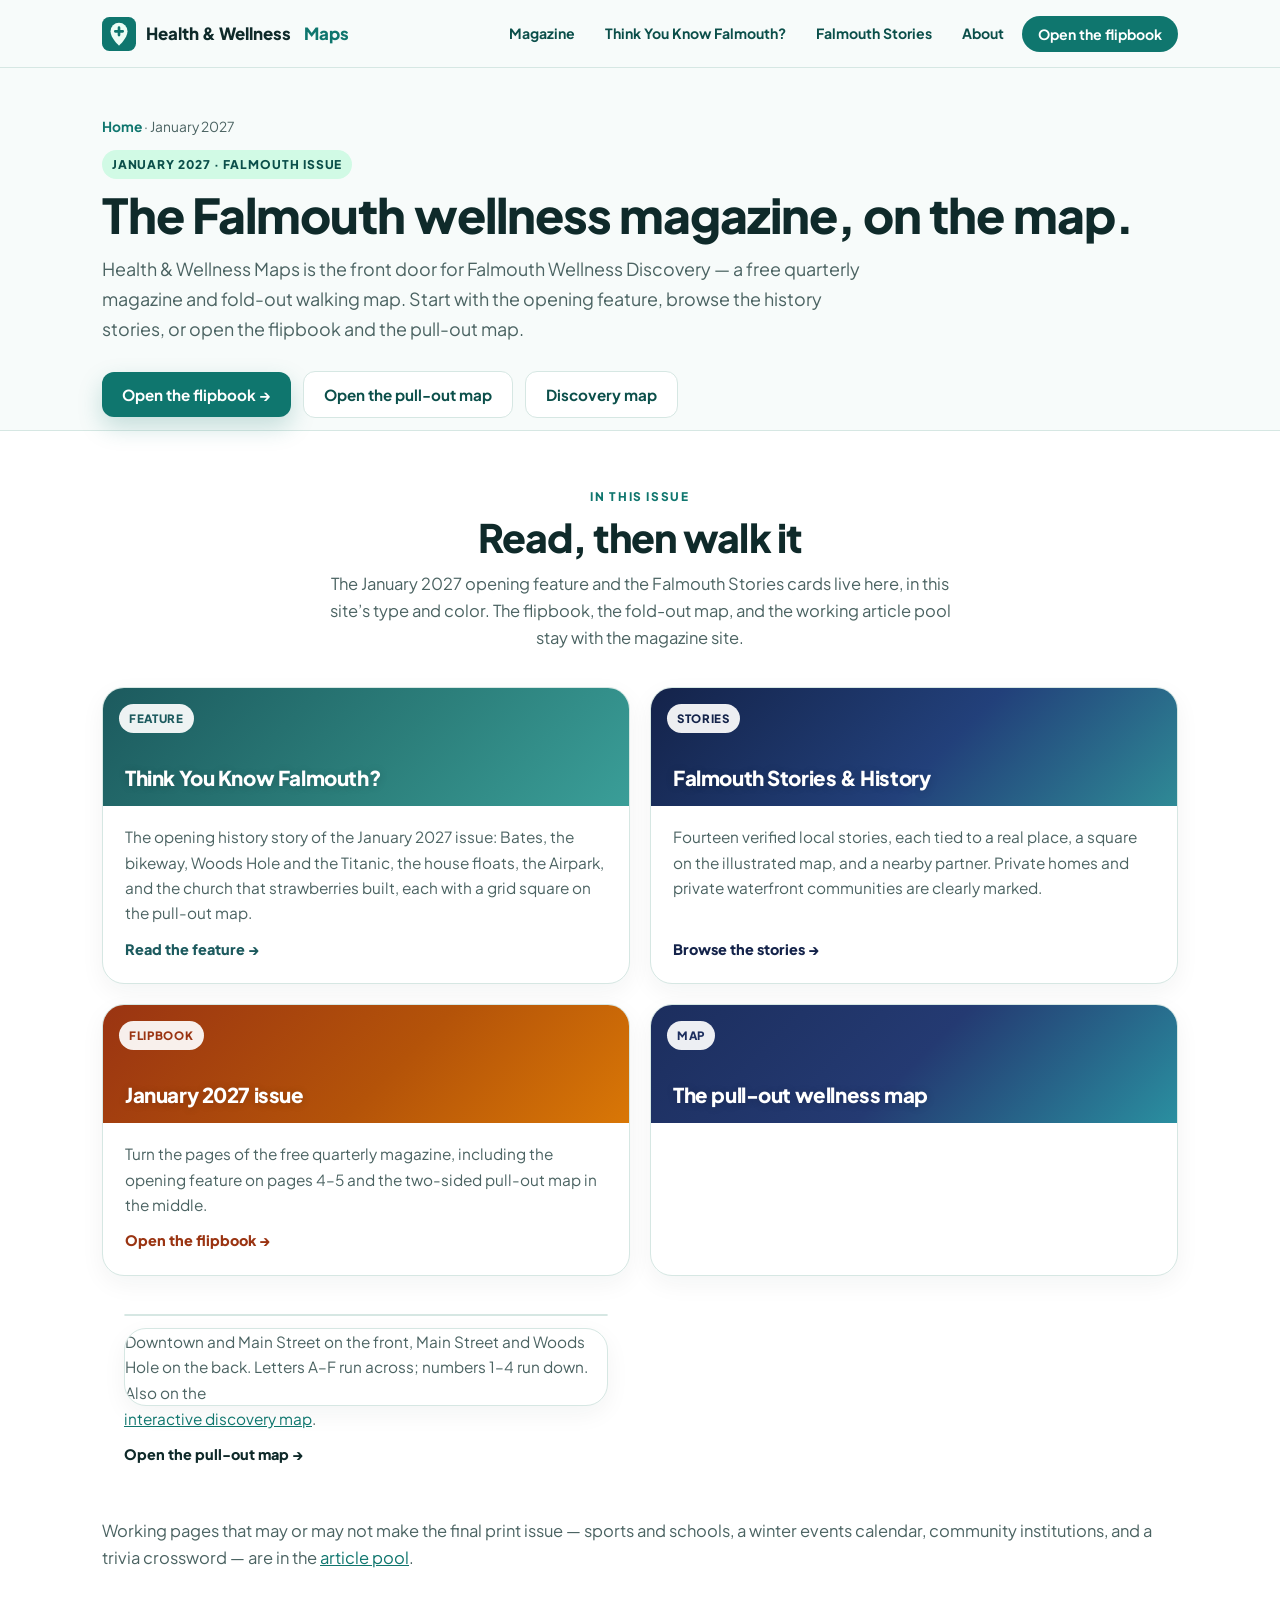
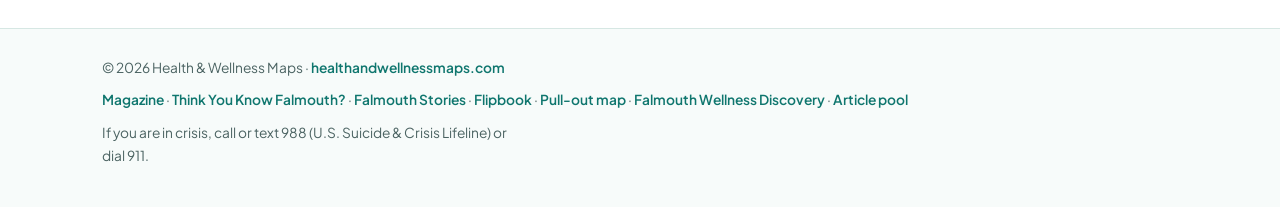
==== falmouth/index.html @ 3f662291 "Add Falmouth magazine pages for the January 2027 issue. Publish the Think You Know Falmouth? history" ====
<!DOCTYPE html>
<html lang="en">
<head>
<meta charset="utf-8">
<meta name="viewport" content="width=device-width, initial-scale=1">
<title>January 2027 Falmouth Magazine | Health & Wellness Maps</title>
<meta name="description" content="Read the January 2027 Falmouth wellness magazine: Think You Know Falmouth?, Falmouth Stories, the free pull-out map, and the flipbook.">
<meta name="theme-color" content="#0f766e">
<meta name="robots" content="index,follow">
<link rel="canonical" href="https://healthandwellnessmaps.com/falmouth/">
<meta property="og:title" content="January 2027 Falmouth Magazine">
<meta property="og:description" content="Read the January 2027 Falmouth wellness magazine: Think You Know Falmouth?, Falmouth Stories, the free pull-out map, and the flipbook.">
<meta property="og:type" content="article">
<meta property="og:url" content="https://healthandwellnessmaps.com/falmouth/">
<meta property="og:site_name" content="Health &amp; Wellness Maps">
<meta property="og:image" content="https://healthandwellnessmaps.com/falmouth/img/falmouth-winter-street.jpg">
<meta name="twitter:card" content="summary_large_image">
<link rel="icon" href="data:image/svg+xml,%3Csvg xmlns='http://www.w3.org/2000/svg' viewBox='0 0 64 64'%3E%3Crect width='64' height='64' rx='14' fill='%230f766e'/%3E%3Cpath d='M32 54s16-14 16-27a16 16 0 0 0-32 0c0 13 16 27 16 27z' fill='%23ecfdf5'/%3E%3Cpath d='M32 20v14M25 27h14' stroke='%230f766e' stroke-width='5' stroke-linecap='round'/%3E%3C/svg%3E">
<link rel="preconnect" href="https://fonts.googleapis.com">
<link rel="preconnect" href="https://fonts.gstatic.com" crossorigin>
<link href="https://fonts.googleapis.com/css2?family=Plus+Jakarta+Sans:wght@400;500;600;700;800&display=swap" rel="stylesheet">
<link rel="stylesheet" href="/css/site.css">
</head>
<body>
<header>
  <div class="wrap">
    <a class="logo" href="/" aria-label="Health and Wellness Maps home">
      <svg viewBox="0 0 64 64" aria-hidden="true"><rect width="64" height="64" rx="14" fill="#0f766e"/><path d="M32 54s16-14 16-27a16 16 0 0 0-32 0c0 13 16 27 16 27z" fill="#ecfdf5"/><path d="M32 20v14M25 27h14" stroke="#0f766e" stroke-width="5" stroke-linecap="round"/></svg>
      Health&nbsp;&amp;&nbsp;Wellness&nbsp;<span>Maps</span>
    </a>
    <nav class="hnav" aria-label="Main">
      <a href="/falmouth/" aria-current="page">Magazine</a><a class="hide-sm" href="/falmouth/think-you-know-falmouth.html">Think You Know Falmouth?</a><a class="hide-sm" href="/falmouth/stories.html">Falmouth Stories</a><a class="hide-sm" href="/#about">About</a>
      <a class="btn" href="https://platinum00001.github.io/falmouth-wellness-discovery/magazine.html">Open the flipbook</a>
    </nav>
  </div>
</header>

<main>
  <section class="page-hero">
    <div class="wrap">
      <p class="crumb"><a href="/">Home</a> · January 2027</p>
      <span class="status">January 2027 · Falmouth issue</span>
      <h1>The Falmouth wellness magazine, on the map.</h1>
      <p class="lead">Health &amp; Wellness Maps is the front door for Falmouth Wellness Discovery — a free quarterly magazine and fold-out walking map. Start with the opening feature, browse the history stories, or open the flipbook and the pull-out map.</p>
      <div class="cta-row">
        <a class="btn btn-primary" href="https://platinum00001.github.io/falmouth-wellness-discovery/magazine.html">Open the flipbook →</a>
        <a class="btn btn-ghost" href="https://platinum00001.github.io/falmouth-wellness-discovery/magazine.html?page=12">Open the pull-out map</a>
        <a class="btn btn-ghost" href="https://platinum00001.github.io/falmouth-wellness-discovery/map.html">Discovery map</a>
      </div>
    </div>
  </section>
  <section class="section alt" id="explore">
    <div class="wrap">
      <div class="center">
        <small>In this issue</small>
        <h2>Read, then walk it</h2>
        <p>The January 2027 opening feature and the Falmouth Stories cards live here, in this site’s type and color. The flipbook, the fold-out map, and the working article pool stay with the magazine site.</p>
      </div>
      <div class="cards">
        <a class="card card-mag" href="/falmouth/think-you-know-falmouth.html">
          <div class="card-top"><span class="tag">Feature</span><h3>Think You Know Falmouth?</h3></div>
          <div class="card-body"><p>The opening history story of the January 2027 issue: Bates, the bikeway, Woods Hole and the Titanic, the house floats, the Airpark, and the church that strawberries built, each with a grid square on the pull-out map.</p><span class="go">Read the feature →</span></div>
        </a>
        <a class="card card-hub" href="/falmouth/stories.html">
          <div class="card-top"><span class="tag">Stories</span><h3>Falmouth Stories &amp; History</h3></div>
          <div class="card-body"><p>Fourteen verified local stories, each tied to a real place, a square on the illustrated map, and a nearby partner. Private homes and private waterfront communities are clearly marked.</p><span class="go">Browse the stories →</span></div>
        </a>
        <a class="card card-quest" href="https://platinum00001.github.io/falmouth-wellness-discovery/magazine.html">
          <div class="card-top"><span class="tag">Flipbook</span><h3>January 2027 issue</h3></div>
          <div class="card-body"><p>Turn the pages of the free quarterly magazine, including the opening feature on pages 4–5 and the two-sided pull-out map in the middle.</p><span class="go">Open the flipbook →</span></div>
        </a>
        <a class="card card-ads" href="https://platinum00001.github.io/falmouth-wellness-discovery/magazine.html?page=12">
          <div class="card-top"><span class="tag">Map</span><h3>The pull-out wellness map</h3></div>
          <div class="card-body"><p>Downtown and Main Street on the front, Main Street and Woods Hole on the back. Letters A–F run across; numbers 1–4 run down. Also on the <a href="https://platinum00001.github.io/falmouth-wellness-discovery/map.html">interactive discovery map</a>.</p><span class="go">Open the pull-out map →</span></div>
        </a>
      </div>
      <p style="margin-top:28px;color:var(--muted)">Working pages that may or may not make the final print issue — sports and schools, a winter events calendar, community institutions, and a trivia crossword — are in the <a href="https://platinum00001.github.io/falmouth-wellness-discovery/articles/">article pool</a>.</p>
    </div>
  </section>
</main>

<footer>
  <div class="wrap">
    <span>&copy; <span id="y">2026</span> Health &amp; Wellness Maps · <a href="https://healthandwellnessmaps.com/">healthandwellnessmaps.com</a></span>
    <span><a href="/falmouth/">Magazine</a> · <a href="/falmouth/think-you-know-falmouth.html">Think You Know Falmouth?</a> · <a href="/falmouth/stories.html">Falmouth Stories</a> · <a href="https://platinum00001.github.io/falmouth-wellness-discovery/magazine.html">Flipbook</a> · <a href="https://platinum00001.github.io/falmouth-wellness-discovery/magazine.html?page=12">Pull-out map</a> · <a href="https://platinum00001.github.io/falmouth-wellness-discovery/">Falmouth Wellness Discovery</a> · <a href="https://platinum00001.github.io/falmouth-wellness-discovery/articles/">Article pool</a></span>
    <span class="crisis">If you are in crisis, call or text 988 (U.S. Suicide &amp; Crisis Lifeline) or dial 911.</span>
  </div>
</footer>
<script>document.getElementById('y').textContent = new Date().getFullYear();</script>
</body>
</html>
---- css/site.css ----
:root{
    --teal:#0f766e; --teal-d:#0b4f4a; --mint:#ecfdf5; --mint-2:#d1fae5;
    --ink:#0f2a2a; --muted:#4b6362; --line:#d6e7e3; --paper:#f7fbfa; --white:#fff;
    --mag:#2C7F7B; --mag-d:#1C5A5E; --mag-accent:#F4A259;
    --hub-navy:#14234a; --hub-sea:#2f8a96; --hub-gold:#f0c47e; --hub-rust:#c8613b;
    --ads-navy:#1c2e5e; --ads-cyan:#38bfd0;
  }
  *{box-sizing:border-box;margin:0;padding:0}
  html{scroll-behavior:smooth}
  body{font-family:"Plus Jakarta Sans",system-ui,-apple-system,"Segoe UI",Roboto,sans-serif;color:var(--ink);background:var(--paper);line-height:1.65;font-size:16.5px;-webkit-font-smoothing:antialiased}
  h1,h2,h3{line-height:1.15;letter-spacing:-.02em;font-weight:800}
  a{color:var(--teal)}
  img,svg{display:block;max-width:100%}
  .wrap{max-width:1120px;margin:0 auto;padding:0 22px}

  /* Header */
  header{position:sticky;top:0;z-index:40;background:rgba(247,251,250,.92);backdrop-filter:blur(12px);border-bottom:1px solid var(--line)}
  header .wrap{display:flex;align-items:center;justify-content:space-between;gap:14px;padding:14px 22px;min-height:64px}
  .logo{display:flex;align-items:center;gap:10px;font-weight:800;font-size:1.05rem;color:var(--ink);text-decoration:none}
  .logo svg{width:34px;height:34px;flex:0 0 auto}
  .logo span{color:var(--teal)}
  .hnav{display:flex;align-items:center;gap:6px;flex-wrap:wrap}
  .hnav a{text-decoration:none;font-weight:700;font-size:.88rem;color:var(--teal-d);padding:8px 12px;border-radius:999px}
  .hnav a:hover{background:var(--mint-2)}
  .hnav .btn{background:var(--teal);color:#fff;padding:9px 16px}
  .hnav .btn:hover{background:var(--teal-d)}

  /* Hero */
  .hero{padding:48px 0 64px;position:relative;overflow:hidden}
  .hero::before{content:"";position:absolute;inset:0;background:
    radial-gradient(900px 420px at 85% -10%, rgba(15,118,110,.16), transparent 60%),
    radial-gradient(700px 360px at -10% 80%, rgba(56,191,208,.12), transparent 55%);
    pointer-events:none}
  .hero .wrap{position:relative}
  .eyebrow{display:inline-flex;align-items:center;gap:8px;font-weight:700;font-size:.82rem;color:var(--teal);background:#fff;border:1px solid var(--line);padding:7px 14px;border-radius:999px;margin-bottom:18px}
  .eyebrow i{width:8px;height:8px;border-radius:50%;background:var(--teal);box-shadow:0 0 0 4px var(--mint-2)}
  .hero h1{font-size:clamp(2.35rem,5.8vw,3.9rem);max-width:16ch;margin-bottom:16px}
  .hero h1 em{font-style:normal;color:var(--teal);background:linear-gradient(transparent 62%, var(--mint-2) 62%)}
  .lead{color:var(--muted);font-size:1.12rem;max-width:54ch;margin-bottom:28px}
  .cta-row{display:flex;flex-wrap:wrap;gap:12px;align-items:center}
  .btn{display:inline-flex;align-items:center;justify-content:center;gap:8px;font:700 .95rem "Plus Jakarta Sans",sans-serif;border-radius:12px;padding:13px 20px;text-decoration:none;border:0;cursor:pointer;transition:transform .15s, background .15s, box-shadow .15s}
  .btn:hover{transform:translateY(-1px)}
  .btn-primary{background:var(--teal);color:#fff;box-shadow:0 10px 24px rgba(15,118,110,.22)}
  .btn-primary:hover{background:var(--teal-d)}
  .btn-ghost{background:#fff;color:var(--teal-d);border:1px solid var(--line)}
  .btn-ghost:hover{border-color:var(--teal);background:var(--mint)}
  .btn-ads{background:var(--ads-navy);color:#fff}
  .btn-ads:hover{background:#15244a}

  /* Sites grid */
  .section{padding:56px 0}
  .alt{background:#fff;border-top:1px solid var(--line);border-bottom:1px solid var(--line)}
  .center{text-align:center;max-width:640px;margin:0 auto 36px}
  .center small{display:block;color:var(--teal);font-weight:800;letter-spacing:.14em;text-transform:uppercase;font-size:.74rem;margin-bottom:8px}
  .center h2{font-size:clamp(1.75rem,3.6vw,2.45rem);margin-bottom:10px}
  .center p{color:var(--muted)}

  .cards{display:grid;grid-template-columns:repeat(2,1fr);gap:20px}
  .card{display:flex;flex-direction:column;background:#fff;border:1px solid var(--line);border-radius:22px;overflow:hidden;text-decoration:none;color:inherit;box-shadow:0 8px 24px rgba(15,42,42,.05);transition:transform .18s, box-shadow .18s}
  .card:hover{transform:translateY(-4px);box-shadow:0 18px 40px rgba(15,42,42,.1)}
  .card-top{padding:22px 22px 16px;min-height:118px;display:flex;flex-direction:column;justify-content:flex-end;position:relative}
  .card-top .tag{position:absolute;top:16px;left:16px;font-size:.72rem;font-weight:800;letter-spacing:.06em;text-transform:uppercase;padding:5px 10px;border-radius:999px;background:rgba(255,255,255,.92)}
  .card-top h3{font-size:1.28rem;color:#fff;text-shadow:0 1px 8px rgba(0,0,0,.18)}
  .card-body{padding:18px 22px 22px;display:flex;flex-direction:column;flex:1;gap:12px}
  .card-body p{color:var(--muted);font-size:.96rem;flex:1}
  .card-body .go{font-weight:800;font-size:.9rem;display:inline-flex;align-items:center;gap:6px}
  .card-mag .card-top{background:linear-gradient(135deg,var(--mag-d),var(--mag) 55%,#3a9e98)}
  .card-mag .go{color:var(--mag-d)}
  .card-hub .card-top{background:linear-gradient(135deg,var(--hub-navy),#22407a 55%,var(--hub-sea))}
  .card-hub .go{color:var(--hub-navy)}
  .card-ads .card-top{background:linear-gradient(135deg,var(--ads-navy),#243a72 50%,#2a8fa0)}
  .card-ads .go{color:var(--ads-navy)}
  .card-mag .tag{color:var(--mag-d)}
  .card-hub .tag{color:var(--hub-navy)}
  .card-ads .tag{color:var(--ads-navy)}
  .card-quest .card-top{background:linear-gradient(135deg,#9a3412,#b45309 55%,#d97706)}
  .card-quest .go{color:#9a3412}
  .card-quest .tag{color:#9a3412}


  /* About */
  .about-grid{display:grid;grid-template-columns:1.1fr .9fr;gap:40px;align-items:center}
  .about-grid h2{font-size:clamp(1.7rem,3.4vw,2.3rem);margin:8px 0 14px}
  .about-grid p{color:var(--muted);margin-bottom:14px}
  .pillars{display:grid;grid-template-columns:1fr 1fr;gap:12px}
  .pillar{background:var(--mint);border:1px solid var(--mint-2);border-radius:14px;padding:14px 16px}
  .pillar strong{display:block;font-size:.95rem;margin-bottom:2px}
  .pillar span{color:var(--muted);font-size:.86rem}

  /* CTA band */
  .band{background:linear-gradient(135deg,var(--teal-d),var(--teal));color:#fff;border-radius:28px;padding:42px 28px;display:grid;grid-template-columns:1.2fr .8fr;gap:24px;align-items:center}
  .band h2{font-size:clamp(1.55rem,3vw,2.1rem);margin-bottom:8px}
  .band p{opacity:.92;max-width:48ch}
  .band .actions{display:flex;flex-direction:column;gap:10px}
  .band .btn-primary{background:#fff;color:var(--teal-d);box-shadow:none}
  .band .btn-primary:hover{background:var(--mint)}
  .band .btn-ghost{background:transparent;color:#fff;border-color:rgba(255,255,255,.35)}
  .band .btn-ghost:hover{background:rgba(255,255,255,.1);border-color:#fff}

  /* Contact */
  .contact{display:flex;flex-wrap:wrap;gap:18px;justify-content:space-between;align-items:center;background:#fff;border:1px solid var(--line);border-radius:20px;padding:24px 26px}
  .contact h2{font-size:1.35rem;margin-bottom:4px}
  .contact p{color:var(--muted);font-size:.95rem}
  .contact a.mail{font-weight:800;font-size:1.05rem;word-break:break-word}

  footer{padding:28px 0 40px;color:var(--muted);font-size:.86rem}
  footer .wrap{display:flex;flex-wrap:wrap;gap:10px 24px;justify-content:space-between;align-items:flex-start}
  footer a{color:var(--teal);font-weight:600;text-decoration:none}
  footer a:hover{text-decoration:underline}
  .crisis{max-width:42ch}

  @media (max-width:900px){
    .cards{grid-template-columns:1fr}
    .about-grid,.band{grid-template-columns:1fr}
    .hnav .hide-sm{display:none}
  }
  @media (max-width:540px){
    .hero{padding:36px 0 48px}
    .section{padding:44px 0}
    .cta-row .btn{width:100%}
    .pillars{grid-template-columns:1fr}
    .hnav a:not(.btn){display:none}
  }


  /* Inner pages */
  .page-hero{padding:48px 0 12px}
  .page-hero h1{font-size:clamp(2rem,5vw,3rem);margin:8px 0 12px}
  .page-hero .lead{font-size:1.12rem;color:var(--muted);max-width:48rem}
  .crumb{font-size:.86rem;color:var(--muted);margin-bottom:10px}
  .crumb a{color:var(--teal);font-weight:700;text-decoration:none}
  .article{padding:12px 0 72px}
  .article-body{max-width:44rem}
  .article-body h2{font-size:1.45rem;margin:1.6rem 0 .5rem}
  .article-body p{margin:0 0 .85rem}
  .article-body .lead-p{font-size:1.15rem}
  .hero-img{width:100%;height:auto;display:block;border-radius:18px;margin:8px 0 18px}
  figcaption{font-size:.85rem;color:var(--muted);margin:-8px 0 22px}
  .find{font-weight:800;font-size:.82rem;letter-spacing:.08em;text-transform:uppercase;color:var(--teal-d);margin:.2rem 0 1rem}
  .find b{display:inline-block;background:var(--teal);color:#fff;border-radius:999px;padding:.15rem .55rem;margin-right:.4rem;letter-spacing:.08em}
  .pull{margin:1.2rem 0 1.5rem;padding-left:1rem;border-left:4px solid var(--mag-accent);font-size:1.25rem;font-weight:700;line-height:1.35;color:var(--teal-d)}
  .src{margin:1.2rem 0 0;padding-left:1.2rem}
  .src li{margin:.3rem 0}
  .status{display:inline-block;background:var(--mint-2);color:var(--teal-d);font-size:.75rem;font-weight:800;letter-spacing:.08em;text-transform:uppercase;padding:.28rem .6rem;border-radius:999px}
  .story-list{display:grid;gap:16px;padding:0 0 64px}
  .story{background:#fff;border:1px solid var(--line);border-radius:18px;padding:20px 22px}
  .story h2{font-size:1.3rem;margin:6px 0 8px}
  .story p{margin:0 0 .6rem}
  .links-row{display:flex;flex-wrap:wrap;gap:10px;margin:18px 0 8px}
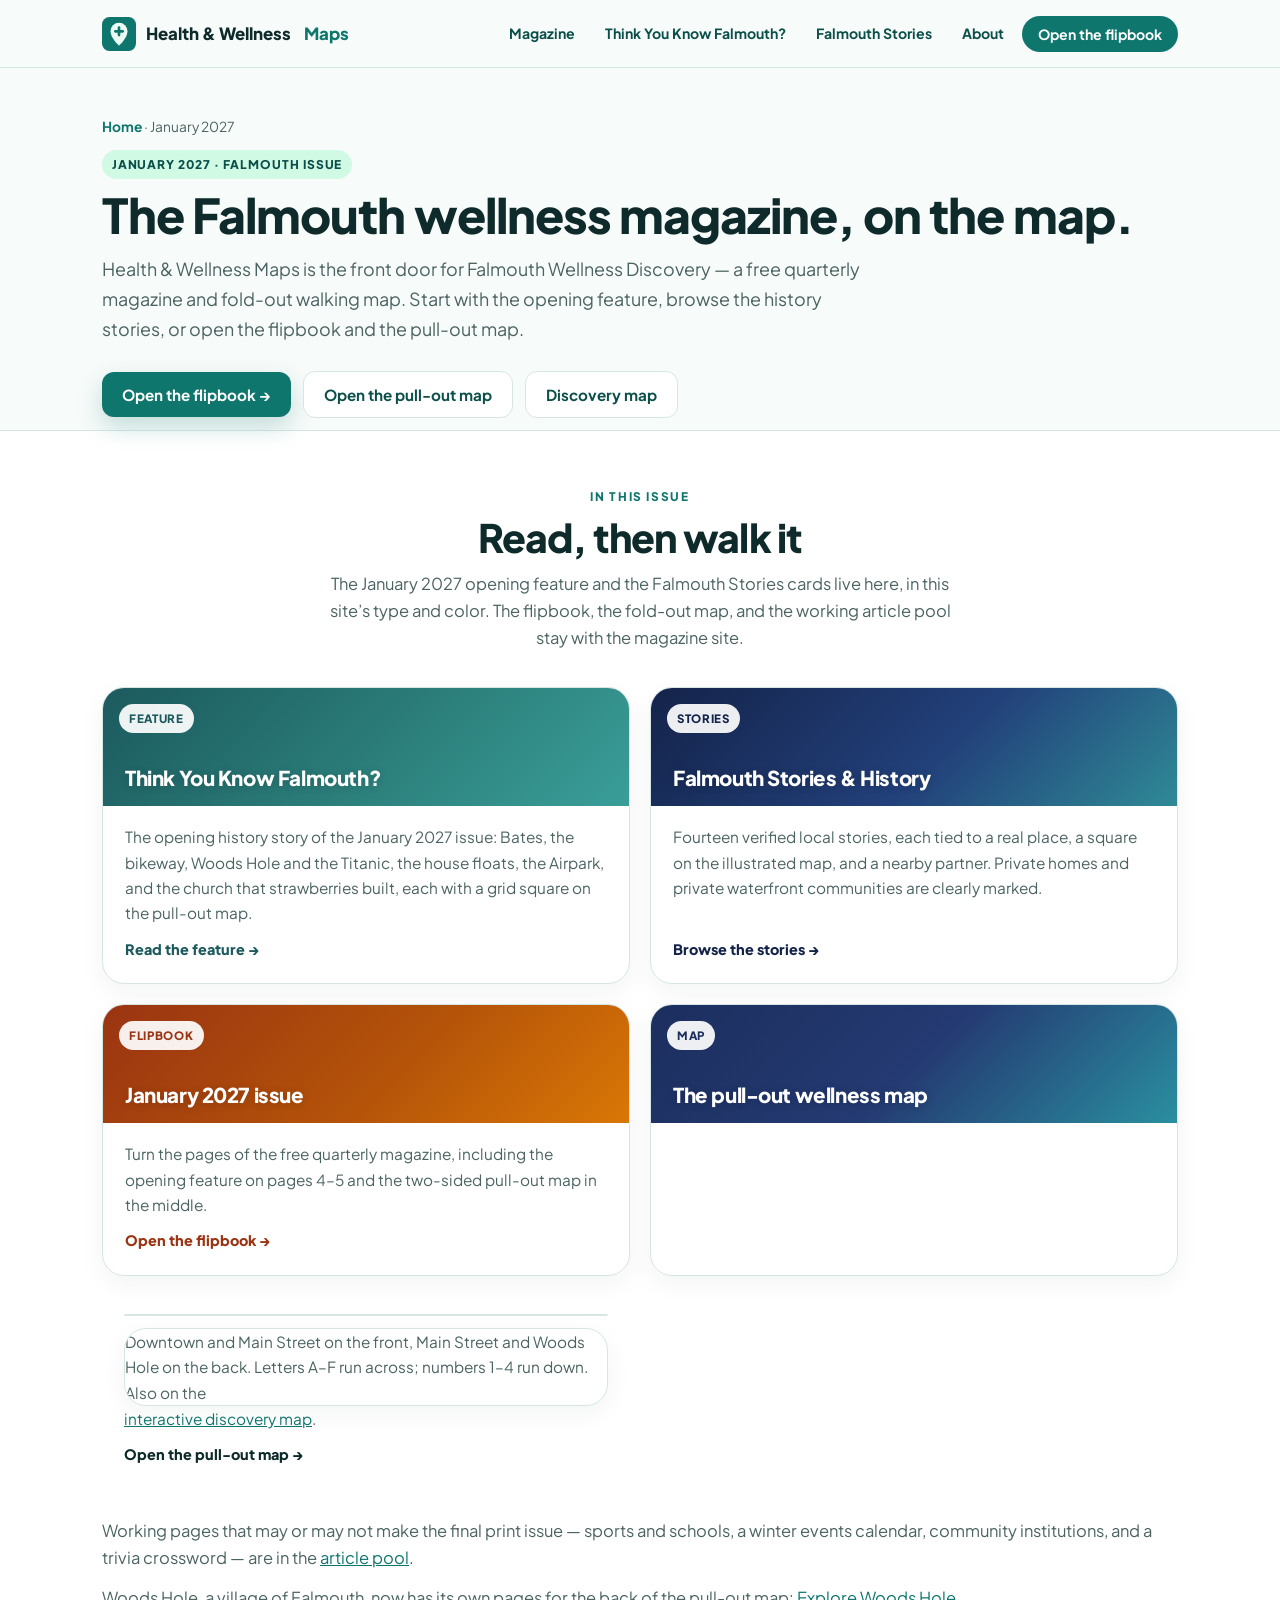
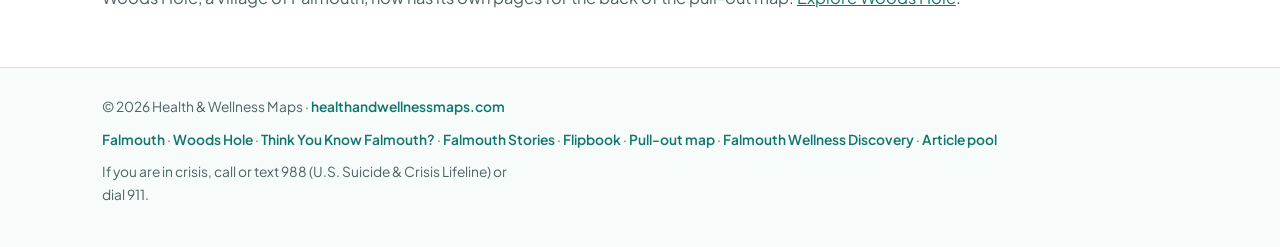
==== commit bd2049d2: "Add a town picker and a live Woods Hole section. The home page now offers Falmouth and Woods Hole as" ====
--- a/falmouth/index.html
+++ b/falmouth/index.html
@@ -75,6 +75,7 @@
         </a>
       </div>
       <p style="margin-top:28px;color:var(--muted)">Working pages that may or may not make the final print issue — sports and schools, a winter events calendar, community institutions, and a trivia crossword — are in the <a href="https://platinum00001.github.io/falmouth-wellness-discovery/articles/">article pool</a>.</p>
+      <p style="margin-top:12px;color:var(--muted)">Woods Hole, a village of Falmouth, now has its own pages for the back of the pull-out map: <a href="/woods-hole/">Explore Woods Hole</a>.</p>
     </div>
   </section>
 </main>
@@ -82,7 +83,7 @@
 <footer>
   <div class="wrap">
     <span>&copy; <span id="y">2026</span> Health &amp; Wellness Maps · <a href="https://healthandwellnessmaps.com/">healthandwellnessmaps.com</a></span>
-    <span><a href="/falmouth/">Magazine</a> · <a href="/falmouth/think-you-know-falmouth.html">Think You Know Falmouth?</a> · <a href="/falmouth/stories.html">Falmouth Stories</a> · <a href="https://platinum00001.github.io/falmouth-wellness-discovery/magazine.html">Flipbook</a> · <a href="https://platinum00001.github.io/falmouth-wellness-discovery/magazine.html?page=12">Pull-out map</a> · <a href="https://platinum00001.github.io/falmouth-wellness-discovery/">Falmouth Wellness Discovery</a> · <a href="https://platinum00001.github.io/falmouth-wellness-discovery/articles/">Article pool</a></span>
+    <span><a href="/falmouth/">Falmouth</a> · <a href="/woods-hole/">Woods Hole</a> · <a href="/falmouth/think-you-know-falmouth.html">Think You Know Falmouth?</a> · <a href="/falmouth/stories.html">Falmouth Stories</a> · <a href="https://platinum00001.github.io/falmouth-wellness-discovery/magazine.html">Flipbook</a> · <a href="https://platinum00001.github.io/falmouth-wellness-discovery/magazine.html?page=12">Pull-out map</a> · <a href="https://platinum00001.github.io/falmouth-wellness-discovery/">Falmouth Wellness Discovery</a> · <a href="https://platinum00001.github.io/falmouth-wellness-discovery/articles/">Article pool</a></span>
     <span class="crisis">If you are in crisis, call or text 988 (U.S. Suicide &amp; Crisis Lifeline) or dial 911.</span>
   </div>
 </footer>
--- a/css/site.css
+++ b/css/site.css
@@ -147,3 +147,38 @@
   .story h2{font-size:1.3rem;margin:6px 0 8px}
   .story p{margin:0 0 .6rem}
   .links-row{display:flex;flex-wrap:wrap;gap:10px;margin:18px 0 8px}
+
+  /* Town picker */
+  .towns{display:grid;grid-template-columns:repeat(3,1fr);gap:20px}
+  .town{display:flex;flex-direction:column;background:#fff;border:1px solid var(--line);border-radius:22px;overflow:hidden;color:inherit;box-shadow:0 8px 24px rgba(15,42,42,.05);transition:transform .18s, box-shadow .18s}
+  a.town{text-decoration:none}
+  a.town:hover{transform:translateY(-4px);box-shadow:0 18px 40px rgba(15,42,42,.1)}
+  .town-photo{aspect-ratio:16/9;background:linear-gradient(135deg,var(--mag-d),var(--mag));overflow:hidden}
+  .town-photo img{width:100%;height:100%;object-fit:cover}
+  .town-body{padding:18px 22px 22px;display:flex;flex-direction:column;flex:1;gap:10px}
+  .town-body h3{font-size:1.4rem}
+  .town-body p{color:var(--muted);font-size:.96rem;flex:1}
+  .town .tag{align-self:flex-start;font-size:.72rem;font-weight:800;letter-spacing:.06em;text-transform:uppercase;padding:5px 10px;border-radius:999px;background:var(--mint-2);color:var(--teal-d)}
+  .town .go{font-weight:800;font-size:.9rem;color:var(--teal-d)}
+  .town.is-soon{box-shadow:none}
+  .town.is-soon .tag{background:#f4f4f5;color:#57534e}
+  .town.is-soon .town-photo{background:linear-gradient(135deg,#334155,#64748b 55%,#94a3b8);min-height:160px;display:flex;align-items:flex-end;padding:22px}
+  .town.is-soon .town-photo span{color:#fff;font-weight:800;font-size:1.15rem;text-shadow:0 1px 8px rgba(0,0,0,.2)}
+  .town.is-soon .go{color:var(--muted);font-weight:700}
+
+  /* Getting there and partner spots */
+  .split{display:grid;grid-template-columns:1fr 1fr;gap:20px}
+  .panel{background:#fff;border:1px solid var(--line);border-radius:18px;padding:22px}
+  .panel h3{margin-bottom:8px;font-size:1.2rem}
+  .panel p{color:var(--muted);margin:0 0 .7rem}
+  .panel .meta{color:var(--ink);font-size:.95rem}
+  .open-spot{background:var(--mint);border:1px dashed var(--teal);border-radius:18px;padding:22px}
+  .open-spot h3{margin-bottom:8px;font-size:1.2rem}
+  .open-spot p{color:var(--muted);margin:0 0 .6rem}
+  .also{display:flex;flex-wrap:wrap;gap:12px;justify-content:center;margin-top:8px}
+  .also a{font-weight:700;text-decoration:none;background:#fff;border:1px solid var(--line);border-radius:999px;padding:8px 14px;color:var(--teal-d)}
+  .also a:hover{border-color:var(--teal);background:var(--mint)}
+
+  @media (max-width:900px){
+    .towns,.split{grid-template-columns:1fr}
+  }
